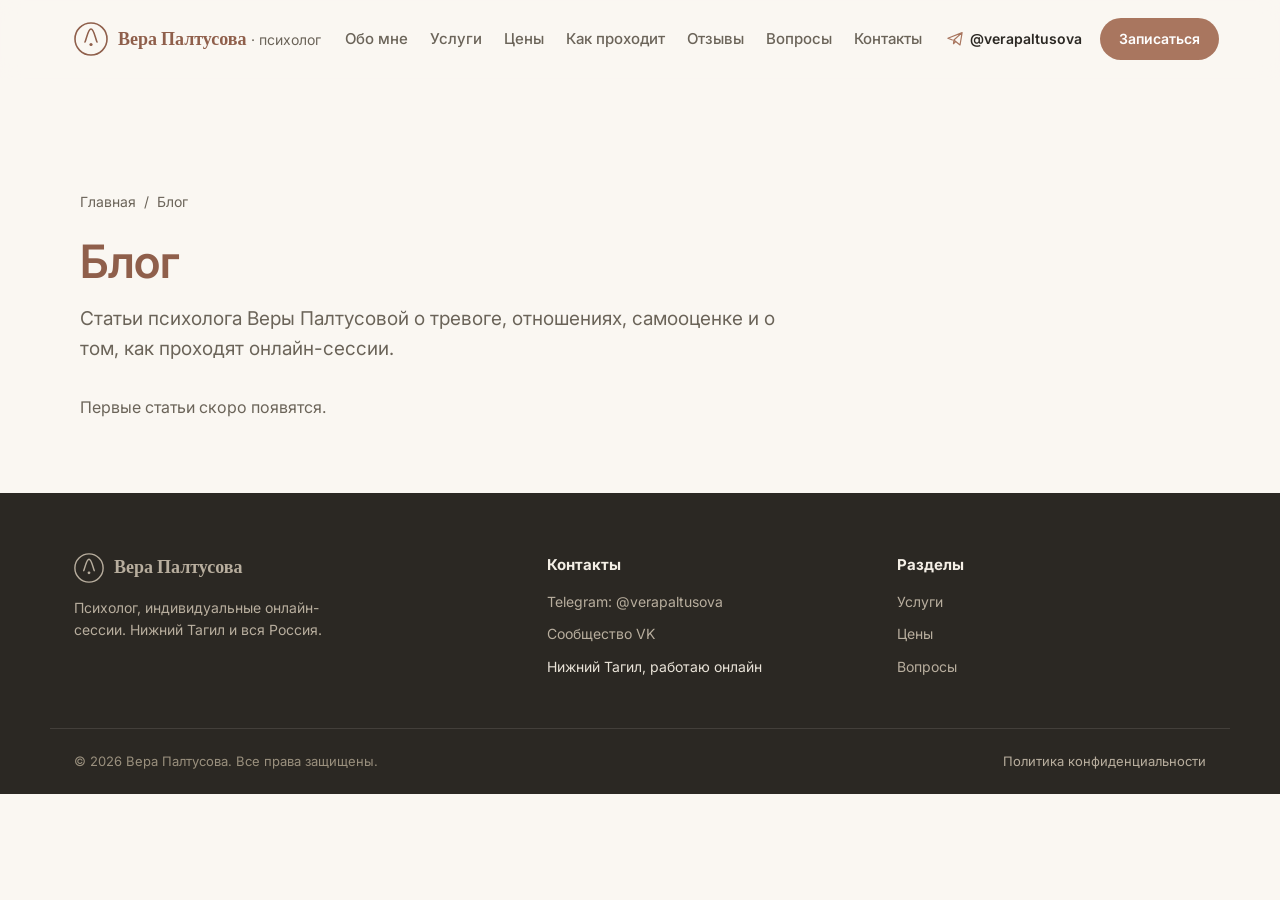
==== blog/index.html @ 751941f6 "blog: автообновление" ====
<!DOCTYPE html>
<html lang="ru">
<head>
<meta charset="UTF-8">
<meta name="viewport" content="width=device-width, initial-scale=1.0">
<title>Блог — Вера Палтусова</title>
<meta name="description" content="Статьи психолога Веры Палтусовой о тревоге, отношениях, самооценке и о том, как проходят онлайн-сессии.">
<link rel="canonical" href="https://verapal.ru/blog/">
<meta name="robots" content="index, follow, max-image-preview:large">
<meta property="og:type" content="website">
<meta property="og:title" content="Блог — Вера Палтусова">
<meta property="og:description" content="Статьи психолога Веры Палтусовой о тревоге, отношениях, самооценке и о том, как проходят онлайн-сессии.">
<meta property="og:url" content="https://verapal.ru/blog/">
<meta property="og:locale" content="ru_RU">

<link rel="alternate" type="application/rss+xml" title="Вера Палтусова — блог" href="https://verapal.ru/feed.xml">

<link rel="preconnect" href="https://fonts.googleapis.com">
<link rel="preconnect" href="https://fonts.gstatic.com" crossorigin>
<link href="https://fonts.googleapis.com/css2?family=Fraunces:opsz,wght@9..144,500;9..144,600;9..144,700&family=Inter:wght@400;500;600;700&display=swap" rel="stylesheet">
<link rel="stylesheet" href="/styles.css">
<link rel="stylesheet" href="/blog/blog.css">
<link rel="stylesheet" href="/blog/blog.css">
<script type="application/ld+json">{"@context":"https://schema.org","@type":"Blog","name":"Блог — Вера Палтусова","url":"https://verapal.ru/blog/","blogPost":[]}</script>
</head>
<body class="b-page">
<header class="header" id="header">
  <div class="container header__inner">
    <a href="/#top" class="logo">
      <svg width="34" height="34" viewBox="0 0 34 34" fill="none" xmlns="http://www.w3.org/2000/svg">
        <circle cx="17" cy="17" r="16" stroke="currentColor" stroke-width="1.6"/>
        <path d="M11 20c1.5-3 3-13 6-13s4.5 10 6 13" stroke="currentColor" stroke-width="1.6" stroke-linecap="round" stroke-linejoin="round"/>
        <circle cx="17" cy="22.5" r="1.6" fill="currentColor"/>
      </svg>
      <span>Вера Палтусова<span class="logo__suffix"> · психолог</span></span>
    </a>
    <nav class="nav" id="nav">
      <a href="/#about">Обо мне</a>
      <a href="/#services">Услуги</a>
      <a href="/#price">Цены</a>
      <a href="/#process">Как проходит</a>
      <a href="/#reviews">Отзывы</a>
      <a href="/#faq">Вопросы</a>
      <a href="/#contacts">Контакты</a>
    <!-- BLOGNAV:START --><!-- BLOGNAV:END --></nav>
    <div class="header__actions">
      <a href="https://t.me/verapaltusova" class="header__phone" target="_blank" rel="noopener">
        <svg width="18" height="18" viewBox="0 0 24 24" fill="none"><path d="M21.5 3.5L2.5 11l6 2.3M21.5 3.5L18.7 20l-8.2-6.7M21.5 3.5L10.5 13.3m0 0l-.5 5 2.7-3" stroke="currentColor" stroke-width="1.6" stroke-linecap="round" stroke-linejoin="round"/></svg>
        <span>@verapaltusova</span>
      </a>
      <a href="/#lead" class="btn btn--primary btn--sm">Записаться</a>
    </div>
    <button class="burger" id="burger" aria-label="Меню"><span></span><span></span><span></span></button>
  </div>
</header>
<main class="blog">

<section class="b-list">
  <nav class="b-crumbs" aria-label="Хлебные крошки"><a href="/">Главная</a><span>/</span><span>Блог</span></nav>
  <header class="b-head"><h1>Блог</h1><p class="b-lead">Статьи психолога Веры Палтусовой о тревоге, отношениях, самооценке и о том, как проходят онлайн-сессии.</p></header>
  <p class="b-empty">Первые статьи скоро появятся.</p>
</section>
</main>
<footer class="footer" id="contacts">
  <div class="container footer__inner">
    <div class="footer__col">
      <a href="/#top" class="logo logo--footer">
        <svg width="30" height="30" viewBox="0 0 34 34" fill="none" xmlns="http://www.w3.org/2000/svg">
          <circle cx="17" cy="17" r="16" stroke="currentColor" stroke-width="1.6"/>
          <path d="M11 20c1.5-3 3-13 6-13s4.5 10 6 13" stroke="currentColor" stroke-width="1.6" stroke-linecap="round" stroke-linejoin="round"/>
          <circle cx="17" cy="22.5" r="1.6" fill="currentColor"/>
        </svg>
        <span>Вера Палтусова</span>
      </a>
      <p class="footer__desc">Психолог, индивидуальные онлайн-сессии. Нижний Тагил и вся Россия.</p>
    </div>
    <div class="footer__col">
      <h4>Контакты</h4>
      <p><a href="https://t.me/verapaltusova" target="_blank" rel="noopener">Telegram: @verapaltusova</a></p>
      <p><a href="https://vk.ru/club235364424" target="_blank" rel="noopener">Сообщество VK</a></p>
      <p>Нижний Тагил, работаю онлайн</p>
    </div>
    <div class="footer__col">
      <h4>Разделы</h4>
      <p><a href="/#services">Услуги</a></p>
      <p><a href="/#price">Цены</a></p>
      <p><a href="/#faq">Вопросы</a></p>
    </div>
  </div>
  <div class="container footer__bottom">
    <span>© <span id="year"></span> Вера Палтусова. Все права защищены.</span>
    <a href="/privacy.html">Политика конфиденциальности</a>
  </div>
</footer>
<script src="/script.js" defer></script>

</body>
</html>
---- styles.css ----
:root {
  --clr-bg: #faf7f2;
  --clr-bg-alt: #f2ece3;
  --clr-surface: #ffffff;
  --clr-accent: #a9765f;
  --clr-accent-dark: #8f5f4b;
  --clr-sage: #7c9473;
  --clr-text: #2b2823;
  --clr-text-soft: #6b6459;
  --clr-border: #e7ded2;
  --font-head: 'Fraunces', serif;
  --font-body: 'Inter', sans-serif;
  --radius: 16px;
  --shadow: 0 12px 32px rgba(43, 40, 35, 0.08);
}

* { box-sizing: border-box; margin: 0; padding: 0; }
html { scroll-behavior: smooth; }
body {
  font-family: var(--font-body);
  color: var(--clr-text);
  background: var(--clr-bg);
  line-height: 1.6;
  -webkit-font-smoothing: antialiased;
}
img { max-width: 100%; display: block; }
a { color: inherit; text-decoration: none; }
ul { list-style: none; }
.container { max-width: 1180px; margin: 0 auto; padding: 0 24px; }

h1, h2, h3 { font-family: var(--font-head); font-weight: 600; line-height: 1.2; color: var(--clr-text); }
h1 { font-size: 46px; }
h2 { font-size: 34px; }
h3 { font-size: 20px; margin-bottom: 8px; }

.eyebrow {
  display: inline-block;
  font-size: 13px;
  font-weight: 600;
  letter-spacing: 0.08em;
  text-transform: uppercase;
  color: var(--clr-accent-dark);
  margin-bottom: 12px;
}
.eyebrow--center { display: block; text-align: center; }
.section-title { margin-bottom: 16px; }
.section-title--center { text-align: center; max-width: 640px; margin-left: auto; margin-right: auto; margin-bottom: 48px; }

.btn {
  display: inline-flex;
  align-items: center;
  justify-content: center;
  gap: 8px;
  padding: 13px 26px;
  border-radius: 999px;
  font-weight: 600;
  font-size: 15px;
  border: 1.5px solid transparent;
  cursor: pointer;
  transition: transform 0.15s ease, box-shadow 0.15s ease, background 0.15s ease;
  white-space: nowrap;
}
.btn--primary { background: var(--clr-accent); color: #fff; }
.btn--primary:hover { background: var(--clr-accent-dark); transform: translateY(-1px); }
.btn--ghost { background: transparent; color: var(--clr-text); border-color: var(--clr-border); }
.btn--ghost:hover { border-color: var(--clr-accent); color: var(--clr-accent-dark); }
.btn--lg { padding: 15px 30px; font-size: 16px; }
.btn--sm { padding: 9px 18px; font-size: 14px; }
.btn--block { width: 100%; }

/* Header */
.header {
  position: sticky;
  top: 0;
  z-index: 100;
  background: rgba(250, 247, 242, 0.9);
  backdrop-filter: blur(10px);
  border-bottom: 1px solid transparent;
  transition: border-color 0.2s ease, box-shadow 0.2s ease;
}
.header.scrolled { border-color: var(--clr-border); box-shadow: 0 4px 20px rgba(43,40,35,0.05); }
.header__inner { display: flex; align-items: center; gap: 24px; min-width: 0; height: 78px; }
.logo { display: flex; align-items: center; gap: 10px; font-family: var(--font-head); font-weight: 600; font-size: 18px; color: var(--clr-accent-dark); flex-shrink: 0; }
.logo svg { flex-shrink: 0; }
.logo__suffix { font-family: var(--font-body); font-weight: 400; font-size: 14px; color: var(--clr-text-soft); }
.nav { display: flex; align-items: center; gap: 22px; flex: 1; }
.nav a { font-size: 15px; font-weight: 500; color: var(--clr-text-soft); white-space: nowrap; transition: color 0.15s ease; }
.nav a:hover { color: var(--clr-accent-dark); }
.header__actions { display: flex; align-items: center; gap: 18px; flex-shrink: 0; }
.header__phone { display: flex; align-items: center; gap: 6px; font-size: 14px; font-weight: 600; color: var(--clr-text); }
.header__phone svg { color: var(--clr-accent); }
.burger { display: none; flex-direction: column; gap: 5px; background: none; border: none; cursor: pointer; padding: 8px; }
.burger span { width: 22px; height: 2px; background: var(--clr-text); border-radius: 2px; transition: 0.2s; }

/* Hero */
.hero { padding: 72px 0 88px; }
.hero__inner { display: grid; grid-template-columns: 1.15fr 0.85fr; gap: 56px; align-items: center; }
.hero__lead { font-size: 18px; color: var(--clr-text-soft); margin: 20px 0 32px; max-width: 520px; }
.hero__cta { display: flex; gap: 14px; flex-wrap: wrap; margin-bottom: 44px; }
.hero__stats { display: flex; gap: 40px; flex-wrap: wrap; }
.stat__num { display: block; font-family: var(--font-head); font-size: 34px; font-weight: 600; color: var(--clr-accent-dark); }
.stat__label { font-size: 13px; color: var(--clr-text-soft); }

.hero__card {
  background: var(--clr-surface);
  border-radius: var(--radius);
  padding: 36px 30px;
  box-shadow: var(--shadow);
  border: 1px solid var(--clr-border);
  text-align: center;
}
.hero__photo {
  width: 128px; height: 128px; border-radius: 50%;
  object-fit: cover; object-position: top center;
  border: 3px solid var(--clr-bg-alt);
  box-shadow: 0 8px 20px rgba(43, 40, 35, 0.12);
  margin: 0 auto 18px;
}
.hero__card-title { font-family: var(--font-head); font-size: 20px; font-weight: 600; margin-bottom: 4px; }
.hero__card-sub { color: var(--clr-text-soft); font-size: 14px; margin-bottom: 20px; }
.hero__card-list { text-align: left; display: flex; flex-direction: column; gap: 10px; }
.hero__card-list li { position: relative; padding-left: 22px; font-size: 14px; color: var(--clr-text-soft); }
.hero__card-list li::before { content: "✓"; position: absolute; left: 0; color: var(--clr-sage); font-weight: 700; }

/* Advantages */
.adv-section { padding: 88px 0; background: var(--clr-bg-alt); }
.adv-grid { display: grid; grid-template-columns: repeat(3, 1fr); gap: 28px; }
.adv { background: var(--clr-surface); border-radius: var(--radius); padding: 30px; border: 1px solid var(--clr-border); }
.adv__icon { width: 50px; height: 50px; border-radius: 12px; background: var(--clr-bg-alt); color: var(--clr-accent-dark); display: flex; align-items: center; justify-content: center; margin-bottom: 18px; }
.adv p { color: var(--clr-text-soft); font-size: 15px; }

/* Services */
.services { padding: 88px 0; }
.services-grid { display: grid; grid-template-columns: repeat(2, 1fr); gap: 24px; }
.service { background: var(--clr-surface); border: 1px solid var(--clr-border); border-radius: var(--radius); padding: 30px; position: relative; }
.service--soon { opacity: 0.75; }
.service__tag { display: inline-block; font-size: 12px; font-weight: 700; letter-spacing: 0.04em; text-transform: uppercase; color: var(--clr-sage); margin-bottom: 12px; }
.service__tag--soon { color: var(--clr-text-soft); }
.service p { color: var(--clr-text-soft); font-size: 15px; margin-bottom: 16px; }
.service__price { font-family: var(--font-head); font-weight: 600; font-size: 18px; color: var(--clr-accent-dark); }

/* Price */
.price { padding: 88px 0; background: var(--clr-bg-alt); }
.price-table { max-width: 780px; margin: 0 auto; background: var(--clr-surface); border-radius: var(--radius); overflow: hidden; border: 1px solid var(--clr-border); }
.price-row { display: grid; grid-template-columns: 2fr 1.2fr 1fr; padding: 18px 26px; border-bottom: 1px solid var(--clr-border); font-size: 15px; align-items: center; }
.price-row:last-child { border-bottom: none; }
.price-row--head { background: var(--clr-bg-alt); font-weight: 700; font-size: 13px; text-transform: uppercase; letter-spacing: 0.04em; color: var(--clr-text-soft); }
.price-row--accent { background: rgba(169, 118, 95, 0.06); font-weight: 600; }
.price-row span:last-child { text-align: right; font-weight: 600; }
.price-note { max-width: 780px; margin: 22px auto 0; text-align: center; font-size: 14px; color: var(--clr-text-soft); }

/* Process */
.process { padding: 88px 0; }
.process-grid { display: grid; grid-template-columns: repeat(5, 1fr); gap: 20px; }
.step { text-align: center; padding: 0 8px; }
.step__num { display: block; font-family: var(--font-head); font-size: 30px; font-weight: 600; color: var(--clr-accent); margin-bottom: 12px; }
.step p { font-size: 14px; color: var(--clr-text-soft); }

/* Reviews */
.reviews { padding: 88px 0; background: var(--clr-bg-alt); }
.reviews-grid { display: grid; grid-template-columns: repeat(3, 1fr); gap: 24px; }
.review { background: var(--clr-surface); border-radius: var(--radius); padding: 28px; border: 1px solid var(--clr-border); }
.review__text { font-size: 15px; color: var(--clr-text); margin-bottom: 16px; font-style: italic; }
.review__author { font-size: 13px; color: var(--clr-text-soft); font-weight: 600; }

/* FAQ */
.faq { padding: 88px 0; }
.faq-list { max-width: 780px; margin: 0 auto; display: flex; flex-direction: column; gap: 12px; }
.faq__item { background: var(--clr-surface); border: 1px solid var(--clr-border); border-radius: 12px; padding: 18px 22px; }
.faq__item summary { cursor: pointer; font-weight: 600; font-size: 16px; list-style: none; position: relative; padding-right: 24px; }
.faq__item summary::-webkit-details-marker { display: none; }
.faq__item summary::after { content: "+"; position: absolute; right: 0; top: 0; font-size: 20px; color: var(--clr-accent); }
.faq__item[open] summary::after { content: "−"; }
.faq__item p { margin-top: 12px; color: var(--clr-text-soft); font-size: 15px; }

/* Lead */
.lead { padding: 88px 0; background: var(--clr-bg-alt); }
.lead__inner { display: grid; grid-template-columns: 1fr 1fr; gap: 40px; align-items: stretch; }
.lead__text { color: var(--clr-text-soft); margin-bottom: 24px; }
.form { background: var(--clr-surface); border-radius: var(--radius); padding: 30px; border: 1px solid var(--clr-border); }
.form__row { margin-bottom: 16px; }
.form input, .form textarea {
  width: 100%; padding: 13px 16px; border: 1.5px solid var(--clr-border); border-radius: 10px;
  font-family: var(--font-body); font-size: 15px; background: var(--clr-bg); color: var(--clr-text); resize: vertical;
}
.form input:focus, .form textarea:focus { outline: none; border-color: var(--clr-accent); }
.form__note { font-size: 12px; color: var(--clr-text-soft); text-align: center; margin-top: 14px; }
.form__note a { text-decoration: underline; }
.lead__map { border-radius: var(--radius); overflow: hidden; border: 1px solid var(--clr-border); min-height: 320px; }
.lead__map iframe { width: 100%; height: 100%; border: none; }

/* Footer */
.footer { background: #2b2823; color: #e9e3d8; padding: 60px 0 0; }
.footer__inner { display: grid; grid-template-columns: 1.4fr 1fr 1fr; gap: 40px; padding-bottom: 40px; }
.logo--footer { color: #f4efe6; }
.footer__desc { color: #b8ae9e; font-size: 14px; margin-top: 14px; max-width: 280px; }
.footer h4 { font-size: 15px; margin-bottom: 14px; color: #f4efe6; }
.footer p { margin-bottom: 10px; font-size: 14px; }
.footer a { color: #b8ae9e; transition: color 0.15s ease; }
.footer a:hover { color: #f4efe6; }
.footer__bottom { display: flex; justify-content: space-between; padding: 22px 24px; border-top: 1px solid rgba(233, 227, 216, 0.12); font-size: 13px; color: #9a907e; flex-wrap: wrap; gap: 10px; }

/* FAB */
.fab {
  position: fixed; bottom: 26px; right: 26px; width: 56px; height: 56px; border-radius: 50%;
  background: var(--clr-accent); display: flex; align-items: center; justify-content: center;
  box-shadow: 0 10px 26px rgba(169, 118, 95, 0.4); z-index: 90; transition: transform 0.15s ease;
}
.fab:hover { transform: scale(1.08); }

/* Reveal animation */
.reveal { opacity: 0; transform: translateY(24px); transition: opacity 0.6s ease, transform 0.6s ease; }
.reveal.is-visible { opacity: 1; transform: translateY(0); }

/* Breakpoints */
@media (max-width: 1180px) {
  .nav { gap: 16px; }
  .nav a { font-size: 14px; }
}
@media (max-width: 1100px) {
  .nav { display: none; position: absolute; top: 78px; left: 0; right: 0; background: var(--clr-surface); flex-direction: column; align-items: flex-start; padding: 20px 24px; gap: 14px; border-bottom: 1px solid var(--clr-border); box-shadow: var(--shadow); }
  .nav.is-open { display: flex; }
  .burger { display: flex; }
  .adv-grid, .services-grid, .reviews-grid { grid-template-columns: repeat(2, 1fr); }
  .process-grid { grid-template-columns: repeat(3, 1fr); }
}
@media (max-width: 900px) {
  .hero__inner { grid-template-columns: 1fr; }
  .hero__card { max-width: 460px; }
  h1 { font-size: 36px; }
  .adv-grid, .services-grid, .reviews-grid { grid-template-columns: 1fr 1fr; }
  .process-grid { grid-template-columns: repeat(3, 1fr); }
  .lead__inner { grid-template-columns: 1fr; }
  .lead__map { min-height: 260px; }
  .footer__inner { grid-template-columns: 1fr 1fr; }
  .price-row { grid-template-columns: 1.6fr 1fr 1fr; padding: 16px 18px; font-size: 14px; }
}
@media (max-width: 560px) {
  .header__phone span { display: none; }
  .adv-grid, .services-grid, .reviews-grid, .process-grid { grid-template-columns: 1fr; }
  .hero__cta { flex-direction: column; }
  .hero__cta .btn { width: 100%; }
  .footer__inner { grid-template-columns: 1fr; }
  .footer__bottom { flex-direction: column; text-align: center; }
}
@media (max-width: 380px) {
  .logo__suffix { display: none; }
}

/* ===== Doc pages (materials hub, scripts, presentation, outreach) ===== */
.doc-bar {
  position: sticky; top: 0; z-index: 100;
  background: rgba(250, 247, 242, 0.95); backdrop-filter: blur(10px);
  border-bottom: 1px solid var(--clr-border);
}
.doc-bar__inner { display: flex; align-items: center; justify-content: space-between; gap: 16px; height: 74px; flex-wrap: wrap; }
.doc-bar__actions { display: flex; gap: 12px; flex-shrink: 0; }

.doc-hero { padding: 56px 0 40px; text-align: center; }
.doc-hero .eyebrow { display: block; }
.doc-hero h1 { max-width: 720px; margin: 0 auto 16px; }
.doc-hero p { max-width: 620px; margin: 0 auto; color: var(--clr-text-soft); font-size: 17px; }

.doc-section { padding: 0 0 88px; }
.doc-section + .doc-section { padding-top: 0; }

.materials-grid { display: grid; grid-template-columns: repeat(3, 1fr); gap: 24px; padding: 8px 0 88px; }
.material-card {
  background: var(--clr-surface); border: 1px solid var(--clr-border); border-radius: var(--radius);
  padding: 32px 28px; display: flex; flex-direction: column; gap: 14px;
}
.material-card__num { font-family: var(--font-head); font-size: 15px; font-weight: 600; color: var(--clr-accent-dark); }
.material-card p { color: var(--clr-text-soft); font-size: 15px; flex-grow: 1; }
.material-card .btn { align-self: flex-start; }

.doc-block { margin-bottom: 44px; }
.doc-block h2 { font-size: 24px; margin-bottom: 10px; }
.doc-block > p.doc-block__lead { color: var(--clr-text-soft); margin-bottom: 20px; }

.dialogue { background: var(--clr-surface); border: 1px solid var(--clr-border); border-radius: var(--radius); padding: 24px 26px; margin-bottom: 16px; }
.dialogue__line { display: flex; gap: 10px; margin-bottom: 12px; font-size: 15px; }
.dialogue__line:last-child { margin-bottom: 0; }
.dialogue__role { flex-shrink: 0; font-weight: 700; min-width: 78px; }
.dialogue__role--client { color: var(--clr-text-soft); }
.dialogue__role--vera { color: var(--clr-accent-dark); }

.doc-list { padding-left: 20px; margin: 12px 0; }
.doc-list li { list-style: disc; margin-bottom: 8px; color: var(--clr-text-soft); font-size: 15px; }

.presentation-hero {
  background: linear-gradient(135deg, var(--clr-accent) 0%, var(--clr-sage) 100%);
  border-radius: var(--radius); padding: 44px 40px; color: #fff; margin-bottom: 48px;
  display: flex; align-items: center; justify-content: space-between; gap: 24px; flex-wrap: wrap;
}
.presentation-hero h2 { color: #fff; margin-bottom: 8px; }
.presentation-hero p { color: rgba(255,255,255,0.9); font-size: 15px; max-width: 480px; }
.presentation-hero .btn--ghost { border-color: rgba(255,255,255,0.6); color: #fff; }

.usp-grid { display: grid; grid-template-columns: repeat(3, 1fr); gap: 20px; margin-bottom: 48px; }
.usp-card { background: var(--clr-surface); border: 1px solid var(--clr-border); border-radius: 14px; padding: 24px; }
.usp-card h3 { font-size: 17px; }
.usp-card p { color: var(--clr-text-soft); font-size: 14px; }

.outreach-msg {
  background: var(--clr-surface); border: 1px solid var(--clr-border); border-left: 4px solid var(--clr-accent);
  border-radius: 12px; padding: 18px 22px; margin-bottom: 16px; font-size: 15px;
}
.outreach-msg__label { font-size: 12px; font-weight: 700; text-transform: uppercase; letter-spacing: 0.04em; color: var(--clr-accent-dark); margin-bottom: 8px; display: block; }

@media (max-width: 1100px) {
  .materials-grid, .usp-grid { grid-template-columns: 1fr 1fr; }
}
@media (max-width: 700px) {
  .materials-grid, .usp-grid { grid-template-columns: 1fr; }
  .presentation-hero { flex-direction: column; align-items: flex-start; }
  .dialogue__line { flex-direction: column; gap: 2px; }
  .dialogue__role { min-width: 0; }
}
---- blog/blog.css ----
/* Стили блога. Цвета берутся из палитры сайта: install.mjs прописывает --b-* в blog.config.json (theme). */
:root { --b-bg: #fff; --b-surface: #fff; --b-ink: #18181b; --b-text: #2b2b30; --b-soft: #6b6b73; --b-line: #e5e5e5; --b-accent: #2563eb; --b-accent-soft: #eef3ff; --b-radius: 16px; }
.blog { padding: 112px 0 72px; background: var(--b-bg); color: var(--b-text); }
.blog > section, .blog > article { width: 100%; max-width: 1160px; margin: 0 auto; padding: 0 20px; }
.b-crumbs { display: flex; gap: 8px; flex-wrap: wrap; font-size: 14px; color: var(--b-soft); margin-bottom: 22px; }
.b-crumbs a { color: var(--b-soft); text-decoration: none; }
.b-crumbs a:hover { color: var(--b-accent); }
.b-meta { display: flex; flex-wrap: wrap; align-items: center; gap: 6px 14px; font-size: 14px; color: var(--b-soft); }
.b-chip { display: inline-block; padding: 3px 12px; border-radius: 999px; background: var(--b-accent-soft); color: var(--b-accent); font-weight: 600; font-size: 13px; }
.b-head h1 { font-family: var(--ff-head, inherit); color: var(--b-ink); font-size: clamp(28px, 4.4vw, 46px); line-height: 1.15; margin: 14px 0 16px; letter-spacing: -0.01em; }
.b-lead { font-size: 19px; line-height: 1.55; color: var(--b-soft); max-width: 720px; }
.b-author { margin-top: 14px; font-size: 14px; color: var(--b-soft); }

/* Статья */
.b-article { max-width: 780px !important; }
.b-cover { margin: 28px 0 8px; border-radius: var(--b-radius); overflow: hidden; }
.b-cover img { display: block; width: 100%; height: auto; }
.b-toc { margin: 28px 0; padding: 20px 24px; border: 1px solid var(--b-line); border-radius: var(--b-radius); background: var(--b-surface); }
.b-toc ol { list-style: none; margin: 10px 0 0; padding: 0; }
.b-toc li + li { margin-top: 6px; }
.b-toc a { color: var(--b-text); text-decoration: none; }
.b-toc a:hover { color: var(--b-accent); }
.b-content { font-size: 18px; line-height: 1.75; margin-top: 28px; }
.b-content h2 { font-family: var(--ff-head, inherit); color: var(--b-ink); font-size: clamp(24px, 3vw, 31px); line-height: 1.25; margin: 2em 0 .6em; scroll-margin-top: 100px; }
.b-content h3 { font-family: var(--ff-head, inherit); color: var(--b-ink); font-size: 22px; margin: 1.6em 0 .5em; scroll-margin-top: 100px; }
.b-content p { margin: 0 0 1.1em; }
.b-content ul, .b-content ol { margin: 0 0 1.2em; padding-left: 1.4em; }
.b-content ul { list-style: disc; }
.b-content ol { list-style: decimal; }
.b-content li + li { margin-top: 8px; }
.b-content li::marker { color: var(--b-accent); }
.b-content a { color: var(--b-accent); text-decoration: underline; text-underline-offset: 3px; }
.b-content img { max-width: 100%; height: auto; border-radius: 12px; margin: 8px 0; }
.b-content hr { border: 0; border-top: 1px solid var(--b-line); margin: 2em 0; }
.b-content blockquote { margin: 1.4em 0; padding: 16px 22px; border-left: 4px solid var(--b-accent); background: var(--b-accent-soft); border-radius: 0 12px 12px 0; }
.b-content blockquote p:last-child { margin-bottom: 0; }
.b-content code { background: var(--b-accent-soft); padding: 2px 6px; border-radius: 6px; font-size: .92em; }
.b-content pre { overflow-x: auto; padding: 16px; border-radius: 12px; background: var(--b-accent-soft); margin: 0 0 1.2em; }
.b-table { overflow-x: auto; margin: 1.4em 0; border: 1px solid var(--b-line); border-radius: 12px; }
.b-table table { width: 100%; border-collapse: collapse; font-size: 16px; line-height: 1.5; }
.b-table th, .b-table td { padding: 12px 16px; text-align: left; border-bottom: 1px solid var(--b-line); vertical-align: top; }
.b-table th { background: var(--b-accent-soft); color: var(--b-ink); font-weight: 600; white-space: nowrap; }
.b-table tr:last-child td { border-bottom: 0; }

.b-faq { margin-top: 44px; }
.b-faq h2 { font-family: var(--ff-head, inherit); color: var(--b-ink); font-size: 28px; margin-bottom: 16px; }
.b-faq details { border: 1px solid var(--b-line); border-radius: 12px; background: var(--b-surface); margin-bottom: 10px; padding: 0 20px; }
.b-faq summary { cursor: pointer; padding: 16px 0; font-weight: 600; color: var(--b-ink); list-style: none; display: flex; justify-content: space-between; gap: 16px; }
.b-faq summary::-webkit-details-marker { display: none; }
.b-faq summary::after { content: '+'; color: var(--b-accent); font-size: 22px; line-height: 1; }
.b-faq details[open] summary::after { content: '−'; }
.b-faq details p { padding: 0 0 18px; color: var(--b-text); line-height: 1.65; }
.b-disclaimer { margin-top: 32px; font-size: 14px; line-height: 1.55; color: var(--b-soft); padding-top: 16px; border-top: 1px solid var(--b-line); }
.b-cta { margin-top: 40px; padding: 32px; border-radius: var(--b-radius); background: var(--b-accent-soft); border: 1px solid var(--b-line); text-align: left; }
.b-cta h2 { font-family: var(--ff-head, inherit); color: var(--b-ink); font-size: 26px; margin-bottom: 8px; }
.b-cta p { margin-bottom: 18px; color: var(--b-text); max-width: 560px; }
.b-cta__btn { display: inline-flex; }
.b-preview { margin: 0 0 22px; padding: 12px 16px; border-radius: 12px; background: #fff4d6; color: #6b4e00; font-size: 14px; border: 1px solid #f0d98a; }

/* Карточки */
.b-grid { display: grid; grid-template-columns: repeat(3, 1fr); gap: 24px; margin-top: 32px; }
.b-card { display: flex; flex-direction: column; background: var(--b-surface); border: 1px solid var(--b-line); border-radius: var(--b-radius); overflow: hidden; transition: transform .2s, box-shadow .2s; }
.b-card:hover { transform: translateY(-3px); box-shadow: 0 16px 36px rgba(20, 20, 30, .09); }
.b-card__img { display: block; aspect-ratio: 16 / 10; overflow: hidden; background: var(--b-accent-soft); }
.b-card__img img { width: 100%; height: 100%; object-fit: cover; display: block; }
.b-card__body { display: flex; flex-direction: column; gap: 10px; padding: 22px; flex: 1; }
.b-card h3 { font-family: var(--ff-head, inherit); font-size: 20px; line-height: 1.3; margin: 0; }
.b-card h3 a { color: var(--b-ink); text-decoration: none; }
.b-card h3 a:hover { color: var(--b-accent); }
.b-card p { color: var(--b-soft); font-size: 15px; line-height: 1.55; margin: 0; }
.b-more { margin-top: auto; padding-top: 6px; color: var(--b-accent); font-weight: 600; text-decoration: none; }
.b-more::after { content: ' →'; }
.b-related { margin-top: 72px !important; }
.b-related h2, .b-home h2 { font-family: var(--ff-head, inherit); color: var(--b-ink); font-size: clamp(26px, 3.4vw, 36px); }
.b-empty { margin-top: 32px; color: var(--b-soft); }

/* Блок на главной */
.b-home { padding: 88px 0; background: var(--b-bg); }
.b-home .container { max-width: 1160px; margin: 0 auto; padding: 0 20px; }
.b-home__head { display: flex; justify-content: space-between; align-items: flex-end; gap: 16px; flex-wrap: wrap; }
.b-home .b-more { margin-top: 0; }

@media (max-width: 960px) { .b-grid { grid-template-columns: repeat(2, 1fr); } }
@media (max-width: 640px) {
  .blog { padding: 92px 0 48px; }
  .b-grid { grid-template-columns: 1fr; gap: 18px; }
  .b-content { font-size: 17px; }
  .b-lead { font-size: 17px; }
  .b-cta { padding: 24px 20px; }
  .b-home { padding: 56px 0; }
}

/* тема сайта */
:root{--b-accent:var(--clr-accent);--b-bg:var(--clr-bg);--b-surface:var(--clr-surface);--b-ink:var(--clr-accent-dark);--b-text:var(--clr-text);--b-soft:var(--clr-text-soft);--b-line:var(--clr-border);--b-accent-soft:color-mix(in srgb, var(--clr-accent) 10%, #ffffff)}
---- blog/blog.css ----
/* Стили блога. Цвета берутся из палитры сайта: install.mjs прописывает --b-* в blog.config.json (theme). */
:root { --b-bg: #fff; --b-surface: #fff; --b-ink: #18181b; --b-text: #2b2b30; --b-soft: #6b6b73; --b-line: #e5e5e5; --b-accent: #2563eb; --b-accent-soft: #eef3ff; --b-radius: 16px; }
.blog { padding: 112px 0 72px; background: var(--b-bg); color: var(--b-text); }
.blog > section, .blog > article { width: 100%; max-width: 1160px; margin: 0 auto; padding: 0 20px; }
.b-crumbs { display: flex; gap: 8px; flex-wrap: wrap; font-size: 14px; color: var(--b-soft); margin-bottom: 22px; }
.b-crumbs a { color: var(--b-soft); text-decoration: none; }
.b-crumbs a:hover { color: var(--b-accent); }
.b-meta { display: flex; flex-wrap: wrap; align-items: center; gap: 6px 14px; font-size: 14px; color: var(--b-soft); }
.b-chip { display: inline-block; padding: 3px 12px; border-radius: 999px; background: var(--b-accent-soft); color: var(--b-accent); font-weight: 600; font-size: 13px; }
.b-head h1 { font-family: var(--ff-head, inherit); color: var(--b-ink); font-size: clamp(28px, 4.4vw, 46px); line-height: 1.15; margin: 14px 0 16px; letter-spacing: -0.01em; }
.b-lead { font-size: 19px; line-height: 1.55; color: var(--b-soft); max-width: 720px; }
.b-author { margin-top: 14px; font-size: 14px; color: var(--b-soft); }

/* Статья */
.b-article { max-width: 780px !important; }
.b-cover { margin: 28px 0 8px; border-radius: var(--b-radius); overflow: hidden; }
.b-cover img { display: block; width: 100%; height: auto; }
.b-toc { margin: 28px 0; padding: 20px 24px; border: 1px solid var(--b-line); border-radius: var(--b-radius); background: var(--b-surface); }
.b-toc ol { list-style: none; margin: 10px 0 0; padding: 0; }
.b-toc li + li { margin-top: 6px; }
.b-toc a { color: var(--b-text); text-decoration: none; }
.b-toc a:hover { color: var(--b-accent); }
.b-content { font-size: 18px; line-height: 1.75; margin-top: 28px; }
.b-content h2 { font-family: var(--ff-head, inherit); color: var(--b-ink); font-size: clamp(24px, 3vw, 31px); line-height: 1.25; margin: 2em 0 .6em; scroll-margin-top: 100px; }
.b-content h3 { font-family: var(--ff-head, inherit); color: var(--b-ink); font-size: 22px; margin: 1.6em 0 .5em; scroll-margin-top: 100px; }
.b-content p { margin: 0 0 1.1em; }
.b-content ul, .b-content ol { margin: 0 0 1.2em; padding-left: 1.4em; }
.b-content ul { list-style: disc; }
.b-content ol { list-style: decimal; }
.b-content li + li { margin-top: 8px; }
.b-content li::marker { color: var(--b-accent); }
.b-content a { color: var(--b-accent); text-decoration: underline; text-underline-offset: 3px; }
.b-content img { max-width: 100%; height: auto; border-radius: 12px; margin: 8px 0; }
.b-content hr { border: 0; border-top: 1px solid var(--b-line); margin: 2em 0; }
.b-content blockquote { margin: 1.4em 0; padding: 16px 22px; border-left: 4px solid var(--b-accent); background: var(--b-accent-soft); border-radius: 0 12px 12px 0; }
.b-content blockquote p:last-child { margin-bottom: 0; }
.b-content code { background: var(--b-accent-soft); padding: 2px 6px; border-radius: 6px; font-size: .92em; }
.b-content pre { overflow-x: auto; padding: 16px; border-radius: 12px; background: var(--b-accent-soft); margin: 0 0 1.2em; }
.b-table { overflow-x: auto; margin: 1.4em 0; border: 1px solid var(--b-line); border-radius: 12px; }
.b-table table { width: 100%; border-collapse: collapse; font-size: 16px; line-height: 1.5; }
.b-table th, .b-table td { padding: 12px 16px; text-align: left; border-bottom: 1px solid var(--b-line); vertical-align: top; }
.b-table th { background: var(--b-accent-soft); color: var(--b-ink); font-weight: 600; white-space: nowrap; }
.b-table tr:last-child td { border-bottom: 0; }

.b-faq { margin-top: 44px; }
.b-faq h2 { font-family: var(--ff-head, inherit); color: var(--b-ink); font-size: 28px; margin-bottom: 16px; }
.b-faq details { border: 1px solid var(--b-line); border-radius: 12px; background: var(--b-surface); margin-bottom: 10px; padding: 0 20px; }
.b-faq summary { cursor: pointer; padding: 16px 0; font-weight: 600; color: var(--b-ink); list-style: none; display: flex; justify-content: space-between; gap: 16px; }
.b-faq summary::-webkit-details-marker { display: none; }
.b-faq summary::after { content: '+'; color: var(--b-accent); font-size: 22px; line-height: 1; }
.b-faq details[open] summary::after { content: '−'; }
.b-faq details p { padding: 0 0 18px; color: var(--b-text); line-height: 1.65; }
.b-disclaimer { margin-top: 32px; font-size: 14px; line-height: 1.55; color: var(--b-soft); padding-top: 16px; border-top: 1px solid var(--b-line); }
.b-cta { margin-top: 40px; padding: 32px; border-radius: var(--b-radius); background: var(--b-accent-soft); border: 1px solid var(--b-line); text-align: left; }
.b-cta h2 { font-family: var(--ff-head, inherit); color: var(--b-ink); font-size: 26px; margin-bottom: 8px; }
.b-cta p { margin-bottom: 18px; color: var(--b-text); max-width: 560px; }
.b-cta__btn { display: inline-flex; }
.b-preview { margin: 0 0 22px; padding: 12px 16px; border-radius: 12px; background: #fff4d6; color: #6b4e00; font-size: 14px; border: 1px solid #f0d98a; }

/* Карточки */
.b-grid { display: grid; grid-template-columns: repeat(3, 1fr); gap: 24px; margin-top: 32px; }
.b-card { display: flex; flex-direction: column; background: var(--b-surface); border: 1px solid var(--b-line); border-radius: var(--b-radius); overflow: hidden; transition: transform .2s, box-shadow .2s; }
.b-card:hover { transform: translateY(-3px); box-shadow: 0 16px 36px rgba(20, 20, 30, .09); }
.b-card__img { display: block; aspect-ratio: 16 / 10; overflow: hidden; background: var(--b-accent-soft); }
.b-card__img img { width: 100%; height: 100%; object-fit: cover; display: block; }
.b-card__body { display: flex; flex-direction: column; gap: 10px; padding: 22px; flex: 1; }
.b-card h3 { font-family: var(--ff-head, inherit); font-size: 20px; line-height: 1.3; margin: 0; }
.b-card h3 a { color: var(--b-ink); text-decoration: none; }
.b-card h3 a:hover { color: var(--b-accent); }
.b-card p { color: var(--b-soft); font-size: 15px; line-height: 1.55; margin: 0; }
.b-more { margin-top: auto; padding-top: 6px; color: var(--b-accent); font-weight: 600; text-decoration: none; }
.b-more::after { content: ' →'; }
.b-related { margin-top: 72px !important; }
.b-related h2, .b-home h2 { font-family: var(--ff-head, inherit); color: var(--b-ink); font-size: clamp(26px, 3.4vw, 36px); }
.b-empty { margin-top: 32px; color: var(--b-soft); }

/* Блок на главной */
.b-home { padding: 88px 0; background: var(--b-bg); }
.b-home .container { max-width: 1160px; margin: 0 auto; padding: 0 20px; }
.b-home__head { display: flex; justify-content: space-between; align-items: flex-end; gap: 16px; flex-wrap: wrap; }
.b-home .b-more { margin-top: 0; }

@media (max-width: 960px) { .b-grid { grid-template-columns: repeat(2, 1fr); } }
@media (max-width: 640px) {
  .blog { padding: 92px 0 48px; }
  .b-grid { grid-template-columns: 1fr; gap: 18px; }
  .b-content { font-size: 17px; }
  .b-lead { font-size: 17px; }
  .b-cta { padding: 24px 20px; }
  .b-home { padding: 56px 0; }
}

/* тема сайта */
:root{--b-accent:var(--clr-accent);--b-bg:var(--clr-bg);--b-surface:var(--clr-surface);--b-ink:var(--clr-accent-dark);--b-text:var(--clr-text);--b-soft:var(--clr-text-soft);--b-line:var(--clr-border);--b-accent-soft:color-mix(in srgb, var(--clr-accent) 10%, #ffffff)}
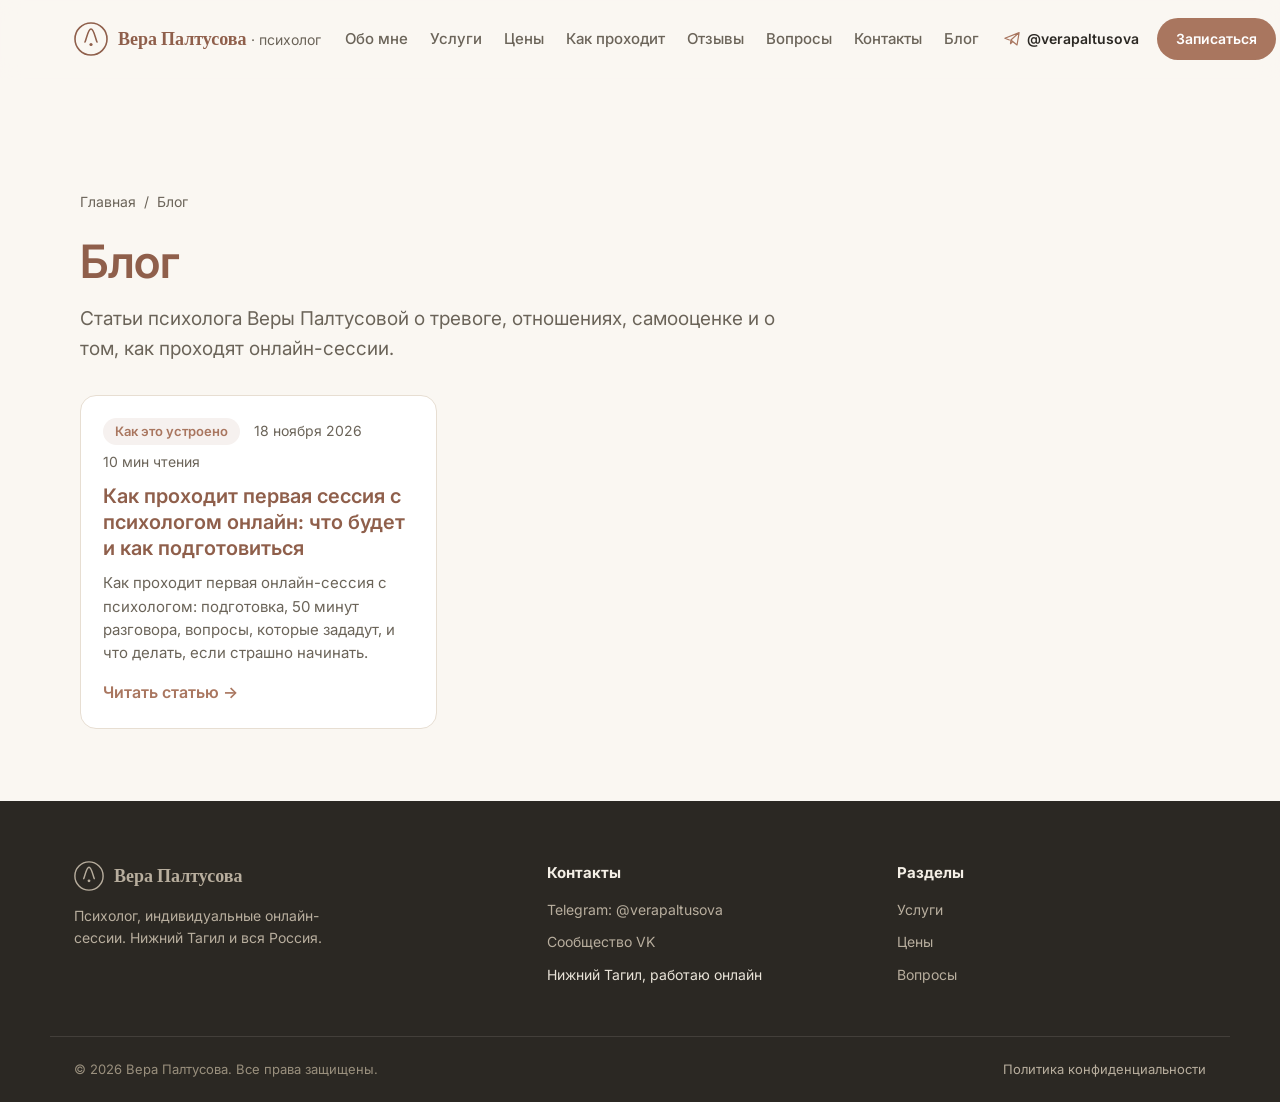
==== commit 23e3da98: "blog: автообновление" ====
--- a/blog/index.html
+++ b/blog/index.html
@@ -21,7 +21,7 @@
 <link rel="stylesheet" href="/styles.css">
 <link rel="stylesheet" href="/blog/blog.css">
 <link rel="stylesheet" href="/blog/blog.css">
-<script type="application/ld+json">{"@context":"https://schema.org","@type":"Blog","name":"Блог — Вера Палтусова","url":"https://verapal.ru/blog/","blogPost":[]}</script>
+<script type="application/ld+json">{"@context":"https://schema.org","@type":"Blog","name":"Блог — Вера Палтусова","url":"https://verapal.ru/blog/","blogPost":[{"@type":"BlogPosting","headline":"Как проходит первая сессия с психологом онлайн: что будет и как подготовиться","url":"https://verapal.ru/blog/kak-prohodit-pervaya-sessiya-psihologa-onlajn/","datePublished":"2026-11-18"}]}</script>
 </head>
 <body class="b-page">
 <header class="header" id="header">
@@ -42,7 +42,7 @@
       <a href="/#reviews">Отзывы</a>
       <a href="/#faq">Вопросы</a>
       <a href="/#contacts">Контакты</a>
-    <!-- BLOGNAV:START --><!-- BLOGNAV:END --></nav>
+    <!-- BLOGNAV:START --><a href="/blog/">Блог</a><!-- BLOGNAV:END --></nav>
     <div class="header__actions">
       <a href="https://t.me/verapaltusova" class="header__phone" target="_blank" rel="noopener">
         <svg width="18" height="18" viewBox="0 0 24 24" fill="none"><path d="M21.5 3.5L2.5 11l6 2.3M21.5 3.5L18.7 20l-8.2-6.7M21.5 3.5L10.5 13.3m0 0l-.5 5 2.7-3" stroke="currentColor" stroke-width="1.6" stroke-linecap="round" stroke-linejoin="round"/></svg>
@@ -58,7 +58,15 @@
 <section class="b-list">
   <nav class="b-crumbs" aria-label="Хлебные крошки"><a href="/">Главная</a><span>/</span><span>Блог</span></nav>
   <header class="b-head"><h1>Блог</h1><p class="b-lead">Статьи психолога Веры Палтусовой о тревоге, отношениях, самооценке и о том, как проходят онлайн-сессии.</p></header>
-  <p class="b-empty">Первые статьи скоро появятся.</p>
+  <div class="b-grid"><article class="b-card">
+  
+  <div class="b-card__body">
+    <div class="b-meta"><span class="b-chip">Как это устроено</span><time datetime="2026-11-18">18 ноября 2026</time><span>10 мин чтения</span></div>
+    <h3><a href="/blog/kak-prohodit-pervaya-sessiya-psihologa-onlajn/">Как проходит первая сессия с психологом онлайн: что будет и как подготовиться</a></h3>
+    <p>Как проходит первая онлайн-сессия с психологом: подготовка, 50 минут разговора, вопросы, которые зададут, и что делать, если страшно начинать.</p>
+    <a class="b-more" href="/blog/kak-prohodit-pervaya-sessiya-psihologa-onlajn/">Читать статью</a>
+  </div>
+</article></div>
 </section>
 </main>
 <footer class="footer" id="contacts">
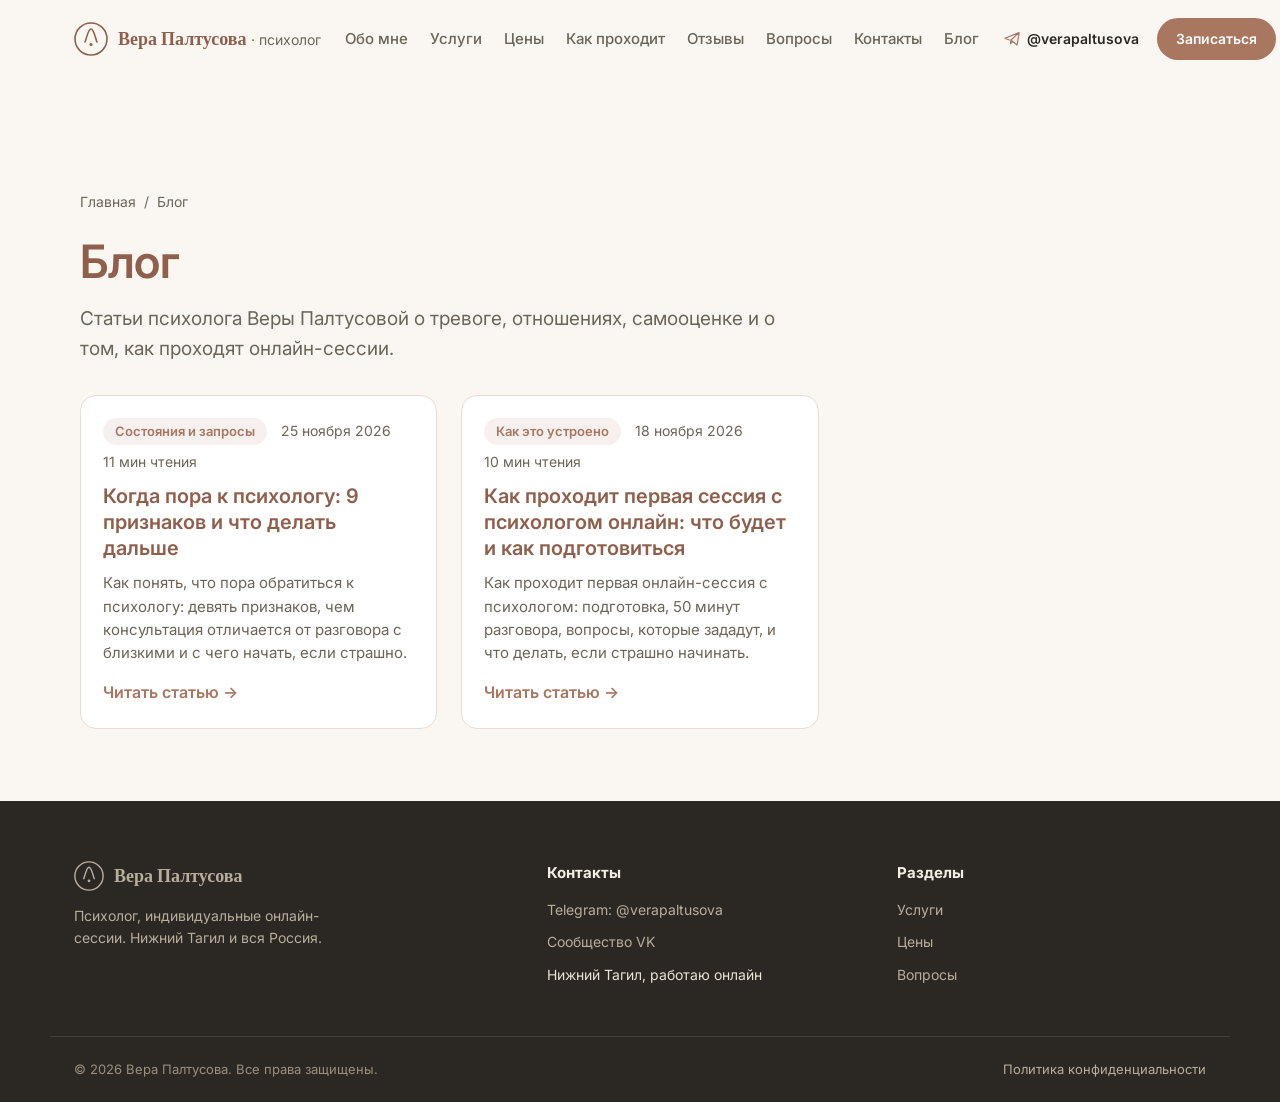
==== commit 5a3d9b8e: "blog: автообновление" ====
--- a/blog/index.html
+++ b/blog/index.html
@@ -21,7 +21,7 @@
 <link rel="stylesheet" href="/styles.css">
 <link rel="stylesheet" href="/blog/blog.css">
 <link rel="stylesheet" href="/blog/blog.css">
-<script type="application/ld+json">{"@context":"https://schema.org","@type":"Blog","name":"Блог — Вера Палтусова","url":"https://verapal.ru/blog/","blogPost":[{"@type":"BlogPosting","headline":"Как проходит первая сессия с психологом онлайн: что будет и как подготовиться","url":"https://verapal.ru/blog/kak-prohodit-pervaya-sessiya-psihologa-onlajn/","datePublished":"2026-11-18"}]}</script>
+<script type="application/ld+json">{"@context":"https://schema.org","@type":"Blog","name":"Блог — Вера Палтусова","url":"https://verapal.ru/blog/","blogPost":[{"@type":"BlogPosting","headline":"Когда пора к психологу: 9 признаков и что делать дальше","url":"https://verapal.ru/blog/kogda-pora-k-psihologu/","datePublished":"2026-11-25"},{"@type":"BlogPosting","headline":"Как проходит первая сессия с психологом онлайн: что будет и как подготовиться","url":"https://verapal.ru/blog/kak-prohodit-pervaya-sessiya-psihologa-onlajn/","datePublished":"2026-11-18"}]}</script>
 </head>
 <body class="b-page">
 <header class="header" id="header">
@@ -59,6 +59,14 @@
   <nav class="b-crumbs" aria-label="Хлебные крошки"><a href="/">Главная</a><span>/</span><span>Блог</span></nav>
   <header class="b-head"><h1>Блог</h1><p class="b-lead">Статьи психолога Веры Палтусовой о тревоге, отношениях, самооценке и о том, как проходят онлайн-сессии.</p></header>
   <div class="b-grid"><article class="b-card">
+  
+  <div class="b-card__body">
+    <div class="b-meta"><span class="b-chip">Состояния и запросы</span><time datetime="2026-11-25">25 ноября 2026</time><span>11 мин чтения</span></div>
+    <h3><a href="/blog/kogda-pora-k-psihologu/">Когда пора к психологу: 9 признаков и что делать дальше</a></h3>
+    <p>Как понять, что пора обратиться к психологу: девять признаков, чем консультация отличается от разговора с близкими и с чего начать, если страшно.</p>
+    <a class="b-more" href="/blog/kogda-pora-k-psihologu/">Читать статью</a>
+  </div>
+</article><article class="b-card">
   
   <div class="b-card__body">
     <div class="b-meta"><span class="b-chip">Как это устроено</span><time datetime="2026-11-18">18 ноября 2026</time><span>10 мин чтения</span></div>
